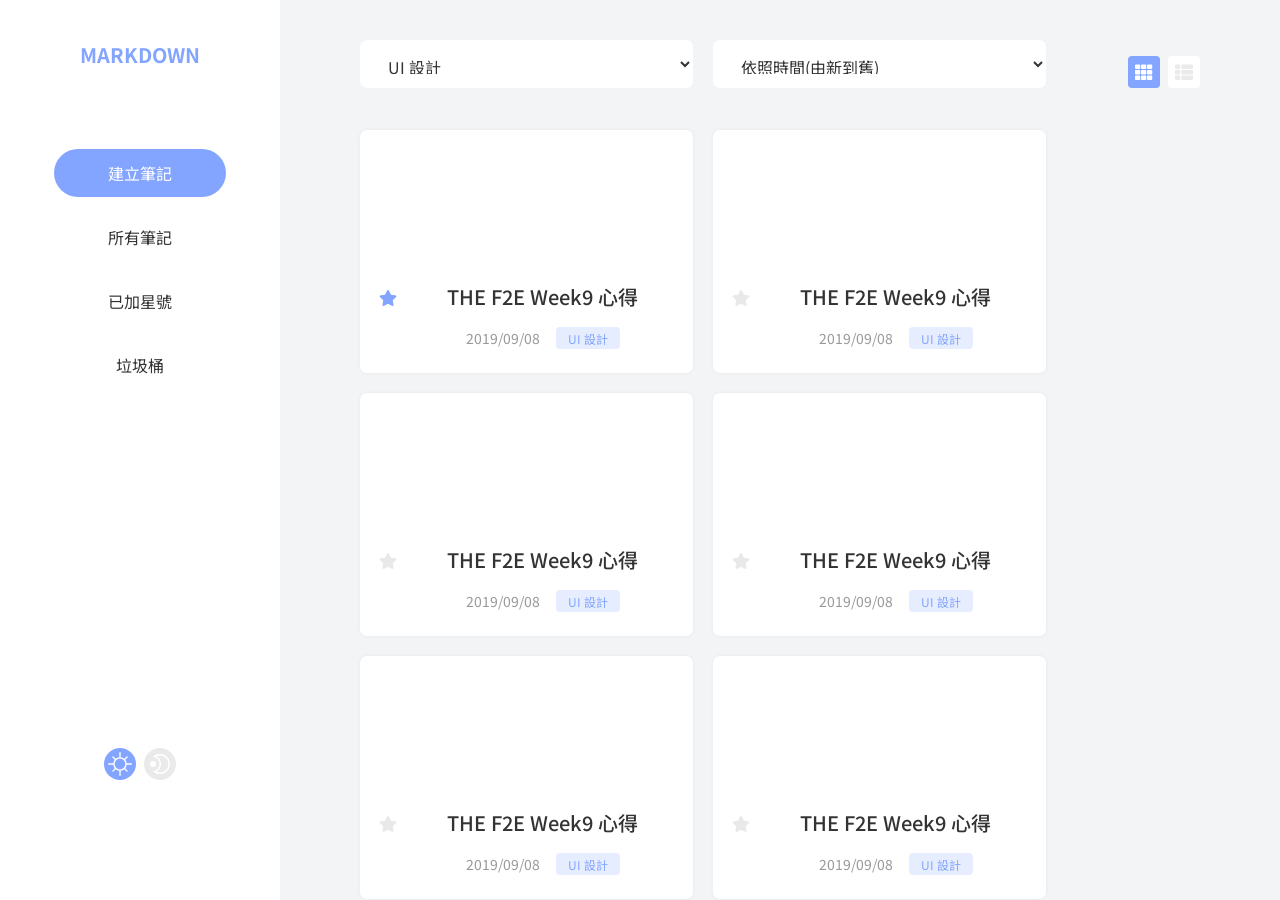
==== index.html @ 3b5eeac1 "Update 2019-09-15T12:50:01.905Z" ====
<!DOCTYPE html>
<html lang="en">
    <head>
        <meta charset="UTF-8" />
        <meta name="viewport" content="width=device-width, initial-scale=1.0" />
        <meta http-equiv="X-UA-Compatible" content="ie=edge" />
        <title>筆記軟體</title>
        <link
            rel="stylesheet"
            href="https://use.fontawesome.com/releases/v5.8.1/css/all.css"
            integrity="sha384-50oBUHEmvpQ+1lW4y57PTFmhCaXp0ML5d60M1M7uH2+nqUivzIebhndOJK28anvf"
            crossorigin="anonymous"
        />
        <link
            href="https://fonts.googleapis.com/css?family=Noto+Sans+TC:400,500,700,900&display=swap"
            rel="stylesheet"
        />
        <link rel="stylesheet" href="./css/index.css" />
    </head>
    <body>
        <div class="wrapper" id="app">
            <div class="sidebar">
                <div class="logo">
                    MARKDOWN
                </div>
                <ul class="nav">
                    <li class="nav-item active">
                        <a href="#">建立筆記</a>
                    </li>
                    <li class="nav-item">
                        <a href="#">所有筆記</a>
                    </li>
                    <li class="nav-item">
                        <a href="#">已加星號</a>
                    </li>
                    <li class="nav-item">
                        <a href="#">垃圾桶</a>
                    </li>
                </ul>
                <div class="theme-view-mode-list view-mode-list" id="theme">
                    <button class="view-mode active" data-mode="light">
                        <img src="./images/icon-sun.svg" alt="" />
                    </button>
                    <button class="view-mode" data-mode="dark">
                        <img src="./images/icon-moon.svg" alt="" />
                    </button>
                </div>
            </div>
            <div class="main">
                <div class="main-header">
                    <div class="advanced-search">
                        <select class="select">
                            <option value="" selected>UI 設計</option>
                        </select>
                        <select class="select">
                            <option value="" selected
                                >依照時間(由新到舊)</option
                            >
                        </select>
                    </div>
                    <div class="view-mode-list item-view-mode-list">
                        <button class="view-mode active">
                            <i class="fas fa-th"></i>
                        </button>
                        <button class="view-mode">
                            <i class="fas fa-th-list"></i>
                        </button>
                    </div>
                </div>
                <div class="main-body">
                    <div class="note-list">
                        <a href="#" class="note">
                            <div class="note-header">
                                <div
                                    class="note-preview-img"
                                    style="background-image: url(https://images.unsplash.com/photo-1453365607868-7deed8cc7d26?ixlib=rb-1.2.1&ixid=eyJhcHBfaWQiOjEyMDd9&auto=format&fit=crop&w=1050&q=80)"
                                ></div>
                            </div>
                            <div class="note-body">
                                <button class="like-note-button active">
                                    <i class="fas fa-star"></i>
                                </button>
                                <div class="note-content">
                                    <div class="note-title">
                                        THE F2E Week9 心得
                                    </div>
                                    <div class="note-description">
                                        <span class="note-date">
                                            2019/09/08
                                        </span>
                                        <span class="note-tag">
                                            UI 設計
                                        </span>
                                    </div>
                                </div>
                            </div>
                        </a>
                        <a href="#" class="note">
                            <div class="note-header">
                                <div
                                    class="note-preview-img"
                                    style="background-image: url(https://images.unsplash.com/photo-1567225591450-06036b3392a6?ixlib=rb-1.2.1&ixid=eyJhcHBfaWQiOjEyMDd9&auto=format&fit=crop&w=1050&q=80)"
                                ></div>
                            </div>
                            <div class="note-body">
                                <button class="like-note-button">
                                    <i class="fas fa-star"></i>
                                </button>
                                <div class="note-content">
                                    <div class="note-title">
                                        THE F2E Week9 心得
                                    </div>
                                    <div class="note-description">
                                        <span class="note-date">
                                            2019/09/08
                                        </span>
                                        <span class="note-tag">
                                            UI 設計
                                        </span>
                                    </div>
                                </div>
                            </div>
                        </a>
                        <a href="#" class="note">
                            <div class="note-header">
                                <div
                                    class="note-preview-img"
                                    style="background-image: url(https://images.unsplash.com/photo-1455526050980-d3e7b9b789a4?ixlib=rb-1.2.1&ixid=eyJhcHBfaWQiOjEyMDd9&auto=format&fit=crop&w=925&q=80)"
                                ></div>
                            </div>
                            <div class="note-body">
                                <button class="like-note-button">
                                    <i class="fas fa-star"></i>
                                </button>
                                <div class="note-content">
                                    <div class="note-title">
                                        THE F2E Week9 心得
                                    </div>
                                    <div class="note-description">
                                        <span class="note-date">
                                            2019/09/08
                                        </span>
                                        <span class="note-tag">
                                            UI 設計
                                        </span>
                                    </div>
                                </div>
                            </div>
                        </a>
                        <a href="#" class="note">
                            <div class="note-header">
                                <div
                                    class="note-preview-img"
                                    style="background-image: url(https://images.unsplash.com/photo-1502673530728-f79b4cab31b1?ixlib=rb-1.2.1&ixid=eyJhcHBfaWQiOjEyMDd9&auto=format&fit=crop&w=1050&q=80)"
                                ></div>
                            </div>
                            <div class="note-body">
                                <button class="like-note-button">
                                    <i class="fas fa-star"></i>
                                </button>
                                <div class="note-content">
                                    <div class="note-title">
                                        THE F2E Week9 心得
                                    </div>
                                    <div class="note-description">
                                        <span class="note-date">
                                            2019/09/08
                                        </span>
                                        <span class="note-tag">
                                            UI 設計
                                        </span>
                                    </div>
                                </div>
                            </div>
                        </a>
                        <a href="#" class="note">
                            <div class="note-header">
                                <div
                                    class="note-preview-img"
                                    style="background-image: url(https://images.unsplash.com/photo-1548199973-03cce0bbc87b?ixlib=rb-1.2.1&ixid=eyJhcHBfaWQiOjEyMDd9&auto=format&fit=crop&w=1050&q=80)"
                                ></div>
                            </div>
                            <div class="note-body">
                                <button class="like-note-button">
                                    <i class="fas fa-star"></i>
                                </button>
                                <div class="note-content">
                                    <div class="note-title">
                                        THE F2E Week9 心得
                                    </div>
                                    <div class="note-description">
                                        <span class="note-date">
                                            2019/09/08
                                        </span>
                                        <span class="note-tag">
                                            UI 設計
                                        </span>
                                    </div>
                                </div>
                            </div>
                        </a>
                        <a href="#" class="note">
                            <div class="note-header">
                                <div
                                    class="note-preview-img"
                                    style="background-image: url(https://images.unsplash.com/uploads/1412433710756bfa9ec14/d568362b?ixlib=rb-1.2.1&ixid=eyJhcHBfaWQiOjEyMDd9&auto=format&fit=crop&w=1055&q=80)"
                                ></div>
                            </div>
                            <div class="note-body">
                                <button class="like-note-button">
                                    <i class="fas fa-star"></i>
                                </button>
                                <div class="note-content">
                                    <div class="note-title">
                                        THE F2E Week9 心得
                                    </div>
                                    <div class="note-description">
                                        <span class="note-date">
                                            2019/09/08
                                        </span>
                                        <span class="note-tag">
                                            UI 設計
                                        </span>
                                    </div>
                                </div>
                            </div>
                        </a>
                        <a href="#" class="note">
                            <div class="note-header">
                                <div
                                    class="note-preview-img"
                                    style="background-image: url(https://images.unsplash.com/photo-1507146426996-ef05306b995a?ixlib=rb-1.2.1&ixid=eyJhcHBfaWQiOjEyMDd9&auto=format&fit=crop&w=500&q=60)"
                                ></div>
                            </div>
                            <div class="note-body">
                                <button class="like-note-button">
                                    <i class="fas fa-star"></i>
                                </button>
                                <div class="note-content">
                                    <div class="note-title">
                                        THE F2E Week9 心得
                                    </div>
                                    <div class="note-description">
                                        <span class="note-date">
                                            2019/09/08
                                        </span>
                                        <span class="note-tag">
                                            UI 設計
                                        </span>
                                    </div>
                                </div>
                            </div>
                        </a>
                        <a href="#" class="note">
                            <div class="note-header">
                                <div
                                    class="note-preview-img"
                                    style="background-image: url(https://images.unsplash.com/photo-1561449845-d47921e86f68?ixlib=rb-1.2.1&ixid=eyJhcHBfaWQiOjEyMDd9&auto=format&fit=crop&w=967&q=80)"
                                ></div>
                            </div>
                            <div class="note-body">
                                <button class="like-note-button">
                                    <i class="fas fa-star"></i>
                                </button>
                                <div class="note-content">
                                    <div class="note-title">
                                        THE F2E Week9 心得
                                    </div>
                                    <div class="note-description">
                                        <span class="note-date">
                                            2019/09/08
                                        </span>
                                        <span class="note-tag">
                                            UI 設計
                                        </span>
                                    </div>
                                </div>
                            </div>
                        </a>
                        <a href="#" class="note">
                            <div class="note-header">
                                <div
                                    class="note-preview-img"
                                    style="background-image: url(https://images.unsplash.com/photo-1515870672913-a4c298575776?ixlib=rb-1.2.1&ixid=eyJhcHBfaWQiOjEyMDd9&auto=format&fit=crop&w=1050&q=80)"
                                ></div>
                            </div>
                            <div class="note-body">
                                <button class="like-note-button">
                                    <i class="fas fa-star"></i>
                                </button>
                                <div class="note-content">
                                    <div class="note-title">
                                        THE F2E Week9 心得
                                    </div>
                                    <div class="note-description">
                                        <span class="note-date">
                                            2019/09/08
                                        </span>
                                        <span class="note-tag">
                                            UI 設計
                                        </span>
                                    </div>
                                </div>
                            </div>
                        </a>
                    </div>
                </div>
            </div>
        </div>
        <script src="./js/index.js"></script>
    </body>
</html>
---- css/index.css ----
/*! normalize.scss v0.1.0 | MIT License | based on git.io/normalize */
/**
 * 1. Set default font family to sans-serif.
 * 2. Prevent iOS text size adjust after orientation change, without disabling
 *    user zoom.
 */
html {
  font-family: sans-serif;
  /* 1 */
  -ms-text-size-adjust: 100%;
  /* 2 */
  -webkit-text-size-adjust: 100%;
  /* 2 */ }

/**
 * Remove default margin.
 */
body {
  margin: 0; }

/* HTML5 display definitions
   ========================================================================== */
/**
 * Correct `block` display not defined for any HTML5 element in IE 8/9.
 * Correct `block` display not defined for `details` or `summary` in IE 10/11
 * and Firefox.
 * Correct `block` display not defined for `main` in IE 11.
 */
article,
aside,
details,
figcaption,
figure,
footer,
header,
hgroup,
main,
menu,
nav,
section,
summary {
  display: block; }

/**
 * 1. Correct `inline-block` display not defined in IE 8/9.
 * 2. Normalize vertical alignment of `progress` in Chrome, Firefox, and Opera.
 */
audio,
canvas,
progress,
video {
  display: inline-block;
  /* 1 */
  vertical-align: baseline;
  /* 2 */ }

/**
 * Prevent modern browsers from displaying `audio` without controls.
 * Remove excess height in iOS 5 devices.
 */
audio:not([controls]) {
  display: none;
  height: 0; }

/**
 * Address `[hidden]` styling not present in IE 8/9/10.
 * Hide the `template` element in IE 8/9/11, Safari, and Firefox < 22.
 */
[hidden],
template {
  display: none; }

/* Links
   ========================================================================== */
/**
 * Remove the gray background color from active links in IE 10.
 */
a {
  background-color: transparent; }

/**
 * Improve readability when focused and also mouse hovered in all browsers.
 */
a:active,
a:hover {
  outline: 0; }

/* Text-level semantics
   ========================================================================== */
/**
 * Address styling not present in IE 8/9/10/11, Safari, and Chrome.
 */
abbr[title] {
  border-bottom: 1px dotted; }

/**
 * Address style set to `bolder` in Firefox 4+, Safari, and Chrome.
 */
b,
strong {
  font-weight: bold; }

/**
 * Address styling not present in Safari and Chrome.
 */
dfn {
  font-style: italic; }

/**
 * Address variable `h1` font-size and margin within `section` and `article`
 * contexts in Firefox 4+, Safari, and Chrome.
 */
h1 {
  font-size: 2em;
  margin: 0.67em 0; }

/**
 * Address styling not present in IE 8/9.
 */
mark {
  background: #ff0;
  color: #000; }

/**
 * Address inconsistent and variable font size in all browsers.
 */
small {
  font-size: 80%; }

/**
 * Prevent `sub` and `sup` affecting `line-height` in all browsers.
 */
sub,
sup {
  font-size: 75%;
  line-height: 0;
  position: relative;
  vertical-align: baseline; }

sup {
  top: -0.5em; }

sub {
  bottom: -0.25em; }

/* Embedded content
   ========================================================================== */
/**
 * Remove border when inside `a` element in IE 8/9/10.
 */
img {
  border: 0; }

/**
 * Correct overflow not hidden in IE 9/10/11.
 */
svg:not(:root) {
  overflow: hidden; }

/* Grouping content
   ========================================================================== */
/**
 * Address margin not present in IE 8/9 and Safari.
 */
figure {
  margin: 1em 40px; }

/**
 * Address differences between Firefox and other browsers.
 */
hr {
  -webkit-box-sizing: content-box;
          box-sizing: content-box;
  height: 0; }

/**
 * Contain overflow in all browsers.
 */
pre {
  overflow: auto; }

/**
 * Address odd `em`-unit font size rendering in all browsers.
 */
code,
kbd,
pre,
samp {
  font-family: monospace, monospace;
  font-size: 1em; }

/* Forms
   ========================================================================== */
/**
 * Known limitation: by default, Chrome and Safari on OS X allow very limited
 * styling of `select`, unless a `border` property is set.
 */
/**
 * 1. Correct color not being inherited.
 *    Known issue: affects color of disabled elements.
 * 2. Correct font properties not being inherited.
 * 3. Address margins set differently in Firefox 4+, Safari, and Chrome.
 */
button,
input,
optgroup,
select,
textarea {
  color: inherit;
  /* 1 */
  font: inherit;
  /* 2 */
  margin: 0;
  /* 3 */ }

/**
 * Address `overflow` set to `hidden` in IE 8/9/10/11.
 */
button {
  overflow: visible; }

/**
 * Address inconsistent `text-transform` inheritance for `button` and `select`.
 * All other form control elements do not inherit `text-transform` values.
 * Correct `button` style inheritance in Firefox, IE 8/9/10/11, and Opera.
 * Correct `select` style inheritance in Firefox.
 */
button,
select {
  text-transform: none; }

/**
 * 1. Avoid the WebKit bug in Android 4.0.* where (2) destroys native `audio`
 *    and `video` controls.
 * 2. Correct inability to style clickable `input` types in iOS.
 * 3. Improve usability and consistency of cursor style between image-type
 *    `input` and others.
 */
button,
html input[type="button"],
input[type="reset"],
input[type="submit"] {
  -webkit-appearance: button;
  /* 2 */
  cursor: pointer;
  /* 3 */ }

/**
 * Re-set default cursor for disabled elements.
 */
button[disabled],
html input[disabled] {
  cursor: default; }

/**
 * Remove inner padding and border in Firefox 4+.
 */
button::-moz-focus-inner,
input::-moz-focus-inner {
  border: 0;
  padding: 0; }

/**
 * Address Firefox 4+ setting `line-height` on `input` using `!important` in
 * the UA stylesheet.
 */
input {
  line-height: normal; }

/**
 * It's recommended that you don't attempt to style these elements.
 * Firefox's implementation doesn't respect box-sizing, padding, or width.
 *
 * 1. Address box sizing set to `content-box` in IE 8/9/10.
 * 2. Remove excess padding in IE 8/9/10.
 */
input[type="checkbox"],
input[type="radio"] {
  -webkit-box-sizing: border-box;
          box-sizing: border-box;
  /* 1 */
  padding: 0;
  /* 2 */ }

/**
 * Fix the cursor style for Chrome's increment/decrement buttons. For certain
 * `font-size` values of the `input`, it causes the cursor style of the
 * decrement button to change from `default` to `text`.
 */
input[type="number"]::-webkit-inner-spin-button,
input[type="number"]::-webkit-outer-spin-button {
  height: auto; }

/**
 * 1. Address `appearance` set to `searchfield` in Safari and Chrome.
 * 2. Address `box-sizing` set to `border-box` in Safari and Chrome
 *    (include `-moz` to future-proof).
 */
input[type="search"] {
  -webkit-appearance: textfield;
  /* 1 */
  -webkit-box-sizing: content-box;
  /* 2 */
  box-sizing: content-box; }

/**
 * Remove inner padding and search cancel button in Safari and Chrome on OS X.
 * Safari (but not Chrome) clips the cancel button when the search input has
 * padding (and `textfield` appearance).
 */
input[type="search"]::-webkit-search-cancel-button,
input[type="search"]::-webkit-search-decoration {
  -webkit-appearance: none; }

/**
 * Define consistent border, margin, and padding.
 */
fieldset {
  border: 1px solid #c0c0c0;
  margin: 0 2px;
  padding: 0.35em 0.625em 0.75em; }

/**
 * 1. Correct `color` not being inherited in IE 8/9/10/11.
 * 2. Remove padding so people aren't caught out if they zero out fieldsets.
 */
legend {
  border: 0;
  /* 1 */
  padding: 0;
  /* 2 */ }

/**
 * Remove default vertical scrollbar in IE 8/9/10/11.
 */
textarea {
  overflow: auto; }

/**
 * Don't inherit the `font-weight` (applied by a rule above).
 * NOTE: the default cannot safely be changed in Chrome and Safari on OS X.
 */
optgroup {
  font-weight: bold; }

/* Tables
   ========================================================================== */
/**
 * Remove most spacing between table cells.
 */
table {
  border-collapse: collapse;
  border-spacing: 0; }

td,
th {
  padding: 0; }

* {
  font-family: "Noto Sans TC", sans-serif;
  -webkit-box-sizing: border-box;
          box-sizing: border-box; }

body,
html {
  width: 100%;
  height: 100%; }

ul {
  list-style: none;
  padding: 0;
  margin: 0; }

li {
  padding: 0;
  margin: 0; }

a {
  color: white;
  text-decoration: none; }

.wrapper {
  display: -webkit-box;
  display: -ms-flexbox;
  display: flex;
  width: 100%;
  height: 100%;
  min-width: 1000px;
  overflow: hidden; }

.sidebar {
  max-width: 400px;
  min-width: 280px;
  background-color: #ffffff;
  display: -webkit-box;
  display: -ms-flexbox;
  display: flex;
  -webkit-box-orient: vertical;
  -webkit-box-direction: normal;
      -ms-flex-direction: column;
          flex-direction: column;
  -webkit-box-align: center;
      -ms-flex-align: center;
          align-items: center; }

.logo {
  font-size: 20px;
  font-weight: bold;
  color: #84a5ff;
  margin: 40px auto 80px; }

.nav-item a {
  display: -webkit-box;
  display: -ms-flexbox;
  display: flex;
  -webkit-box-pack: center;
      -ms-flex-pack: center;
          justify-content: center;
  -webkit-box-align: center;
      -ms-flex-align: center;
          align-items: center;
  border-radius: 123px;
  padding: 12px 54px;
  margin-bottom: 16px;
  color: #333333;
  font-size: 16px; }

.nav-item:hover a {
  color: #ffffff;
  background-color: rgba(132, 165, 255, 0.5); }

.nav-item.active a {
  color: #ffffff;
  background-color: #84a5ff; }

.view-mode-list {
  display: -webkit-box;
  display: -ms-flexbox;
  display: flex; }

.theme-view-mode-list {
  margin: auto auto 120px; }

.view-mode {
  width: 32px;
  height: 32px;
  display: -webkit-box;
  display: -ms-flexbox;
  display: flex;
  -webkit-box-pack: center;
      -ms-flex-pack: center;
          justify-content: center;
  -webkit-box-align: center;
      -ms-flex-align: center;
          align-items: center;
  border-radius: 50%;
  border: none;
  outline: none;
  background-color: rgba(51, 51, 51, 0.1);
  color: #ffffff; }
  .view-mode:hover {
    background-color: rgba(132, 165, 255, 0.5); }
  .view-mode.active {
    background-color: #84a5ff; }
  .view-mode:not(:last-child) {
    margin-right: 8px; }
  .view-mode img {
    pointer-events: none; }

.main {
  -webkit-box-flex: 1;
      -ms-flex: 1;
          flex: 1;
  background-color: #f2f4f6;
  padding: 40px 80px;
  overflow: auto; }

.main-header {
  display: -webkit-box;
  display: -ms-flexbox;
  display: flex;
  -ms-flex-wrap: wrap;
      flex-wrap: wrap;
  -webkit-box-pack: justify;
      -ms-flex-pack: justify;
          justify-content: space-between;
  -webkit-box-align: center;
      -ms-flex-align: center;
          align-items: center;
  margin-bottom: 16px; }

.advanced-search {
  display: -webkit-box;
  display: -ms-flexbox;
  display: flex;
  -ms-flex-wrap: wrap;
      flex-wrap: wrap; }
  .advanced-search .select {
    width: 333px;
    margin-bottom: 16px;
    margin-right: 20px; }

.select {
  border: none;
  border-radius: 7px;
  background-color: #ffffff;
  color: #333333;
  display: block;
  padding: 14px 24px;
  width: 100%;
  height: 48px;
  line-height: 1.5; }

.item-view-mode-list .view-mode {
  border-radius: 4px;
  background-color: #ffffff;
  color: rgba(51, 51, 51, 0.1);
  font-size: 18px; }
  .item-view-mode-list .view-mode:hover {
    background-color: rgba(132, 165, 255, 0.5);
    color: #ffffff; }
  .item-view-mode-list .view-mode.active {
    background-color: #84a5ff;
    color: #ffffff; }

.note-list {
  display: -webkit-box;
  display: -ms-flexbox;
  display: flex;
  -ms-flex-wrap: wrap;
      flex-wrap: wrap;
  margin-left: -10px;
  margin-right: -10px; }

.note {
  width: 333px;
  border-radius: 7px;
  padding: 16px 16px 24px;
  background-color: #ffffff;
  -webkit-box-shadow: 0px 0px 4px #0000000d;
          box-shadow: 0px 0px 4px #0000000d;
  margin: 10px; }
  .note:hover {
    cursor: pointer;
    -webkit-box-shadow: 0 8px 8px 0 rgba(0, 0, 0, 0.2);
            box-shadow: 0 8px 8px 0 rgba(0, 0, 0, 0.2); }

.note-header {
  height: 120px;
  overflow: hidden;
  border-radius: 5px;
  margin-bottom: 16px; }

.note-preview-img {
  width: 100%;
  height: 100%;
  background-position: center;
  background-size: cover;
  background-repeat: no-repeat; }

.note-body {
  display: -webkit-box;
  display: -ms-flexbox;
  display: flex; }

.like-note-button {
  background-color: transparent;
  color: #333333;
  opacity: 0.1;
  border: none;
  outline: none;
  width: 24px;
  height: 24px;
  margin-top: 4px;
  margin-right: 8px;
  display: -webkit-box;
  display: -ms-flexbox;
  display: flex;
  -webkit-box-pack: center;
      -ms-flex-pack: center;
          justify-content: center;
  -webkit-box-align: center;
      -ms-flex-align: center;
          align-items: center; }
  .like-note-button:hover, .like-note-button.active {
    color: #84a5ff;
    opacity: 1; }

.note-content {
  -webkit-box-flex: 1;
      -ms-flex: 1;
          flex: 1; }

.note-title {
  color: #333333;
  font-size: 20px;
  font-weight: 500;
  text-align: center;
  margin-bottom: 16px; }

.note-description {
  display: -webkit-box;
  display: -ms-flexbox;
  display: flex;
  -webkit-box-pack: center;
      -ms-flex-pack: center;
          justify-content: center;
  -webkit-box-align: center;
      -ms-flex-align: center;
          align-items: center; }

.note-date {
  color: rgba(51, 51, 51, 0.5);
  font-size: 14px; }

.note-tag {
  background-color: #e6edff;
  color: #84a5ff;
  font-size: 12px;
  border-radius: 4px;
  padding: 2.5px 12px;
  margin-left: 16px; }

.dark .sidebar {
  background-color: #2f3136; }

.dark .nav-item a {
  color: #ffffff; }

.dark .view-mode {
  background-color: rgba(255, 255, 255, 0.2); }
  .dark .view-mode:hover {
    background-color: rgba(132, 165, 255, 0.5); }
  .dark .view-mode.active {
    background-color: #84a5ff; }

.dark .main {
  background-color: #25272c; }

.dark .select {
  background-color: #2f3136;
  color: #ffffff; }

.dark .item-view-mode-list .view-mode {
  background-color: #393b40;
  color: rgba(255, 255, 255, 0.1); }
  .dark .item-view-mode-list .view-mode:hover {
    background-color: rgba(132, 165, 255, 0.5);
    color: #ffffff; }
  .dark .item-view-mode-list .view-mode.active {
    background-color: #84a5ff;
    color: #ffffff; }

.dark .note {
  background-color: #393b40; }

.dark .like-note-button {
  color: #ffffff; }
  .dark .like-note-button:hover, .dark .like-note-button.active {
    color: #84a5ff; }

.dark .note-title {
  color: #ffffff; }

.dark .note-date {
  color: rgba(255, 255, 255, 0.5); }

/*# sourceMappingURL=index.css.map */
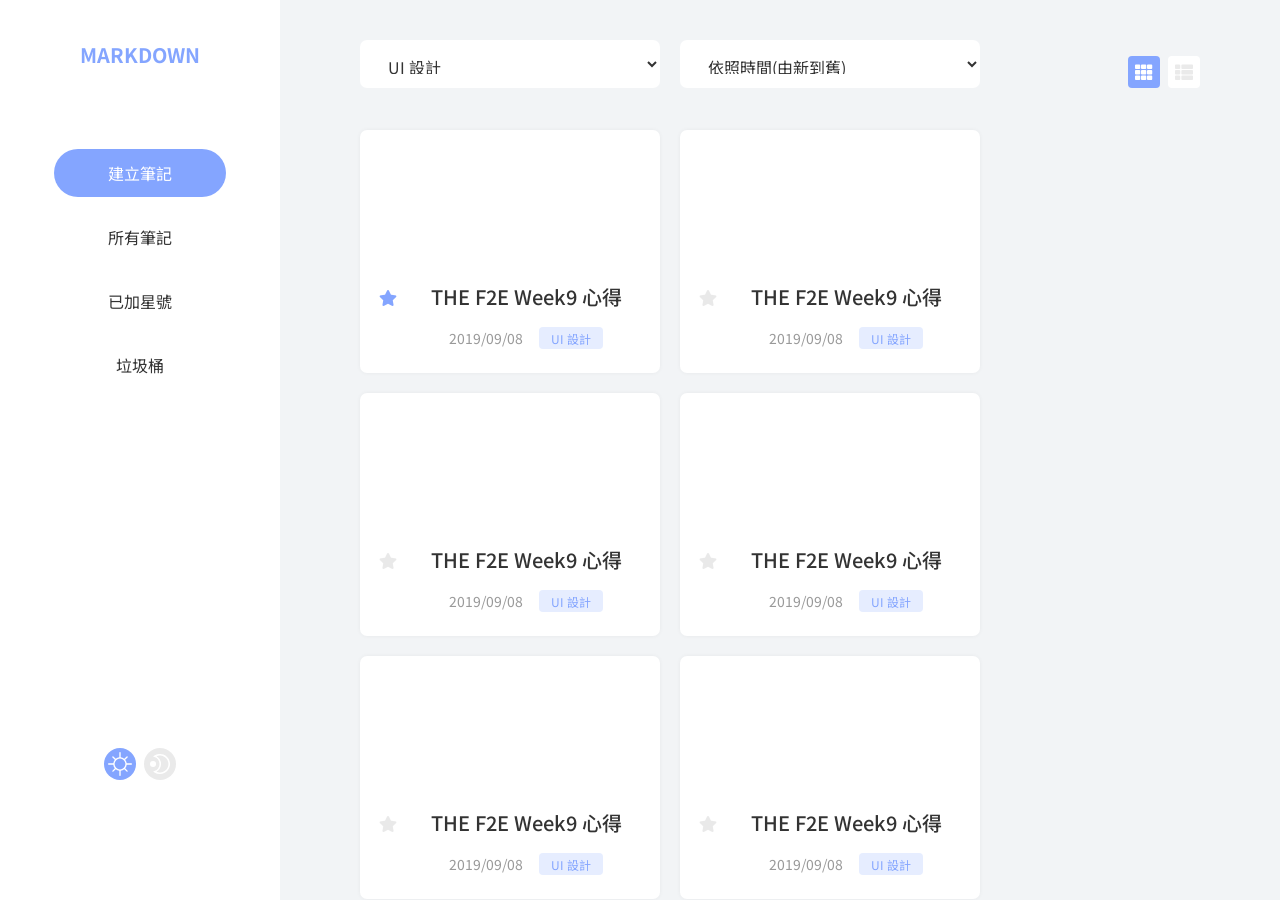
==== commit 3f3ae422: "Update 2019-09-15T14:51:21.661Z" ====
--- a/index.html
+++ b/index.html
@@ -25,16 +25,16 @@
                 </div>
                 <ul class="nav">
                     <li class="nav-item active">
-                        <a href="#">建立筆記</a>
+                        <a href="./post.html">建立筆記</a>
                     </li>
                     <li class="nav-item">
-                        <a href="#">所有筆記</a>
+                        <a href="./index.html">所有筆記</a>
                     </li>
                     <li class="nav-item">
-                        <a href="#">已加星號</a>
+                        <a href="./index.html">已加星號</a>
                     </li>
                     <li class="nav-item">
-                        <a href="#">垃圾桶</a>
+                        <a href="./index.html">垃圾桶</a>
                     </li>
                 </ul>
                 <div class="theme-view-mode-list view-mode-list" id="theme">
@@ -307,6 +307,7 @@
                 </div>
             </div>
         </div>
+        <script src="./js/common.js"></script>
         <script src="./js/index.js"></script>
     </body>
 </html>
--- a/css/index.css
+++ b/css/index.css
@@ -496,11 +496,12 @@
   -ms-flex-wrap: wrap;
       flex-wrap: wrap; }
   .advanced-search .select {
-    width: 333px;
+    width: 300px;
     margin-bottom: 16px;
     margin-right: 20px; }
 
 .select {
+  outline: none;
   border: none;
   border-radius: 7px;
   background-color: #ffffff;
@@ -533,7 +534,7 @@
   margin-right: -10px; }
 
 .note {
-  width: 333px;
+  width: 300px;
   border-radius: 7px;
   padding: 16px 16px 24px;
   background-color: #ffffff;
@@ -621,6 +622,18 @@
   padding: 2.5px 12px;
   margin-left: 16px; }
 
+.main.post {
+  padding: 0; }
+  .main.post .ql-toolbar.ql-snow {
+    border: none;
+    padding: 16px 75px;
+    border-bottom: 1px solid rgba(51, 51, 51, 0.1);
+    margin-bottom: 40px; }
+  .main.post .ql-container.ql-snow {
+    border: none; }
+  .main.post .ql-editor {
+    padding: 0 80px; }
+
 .dark .sidebar {
   background-color: #2f3136; }
 
